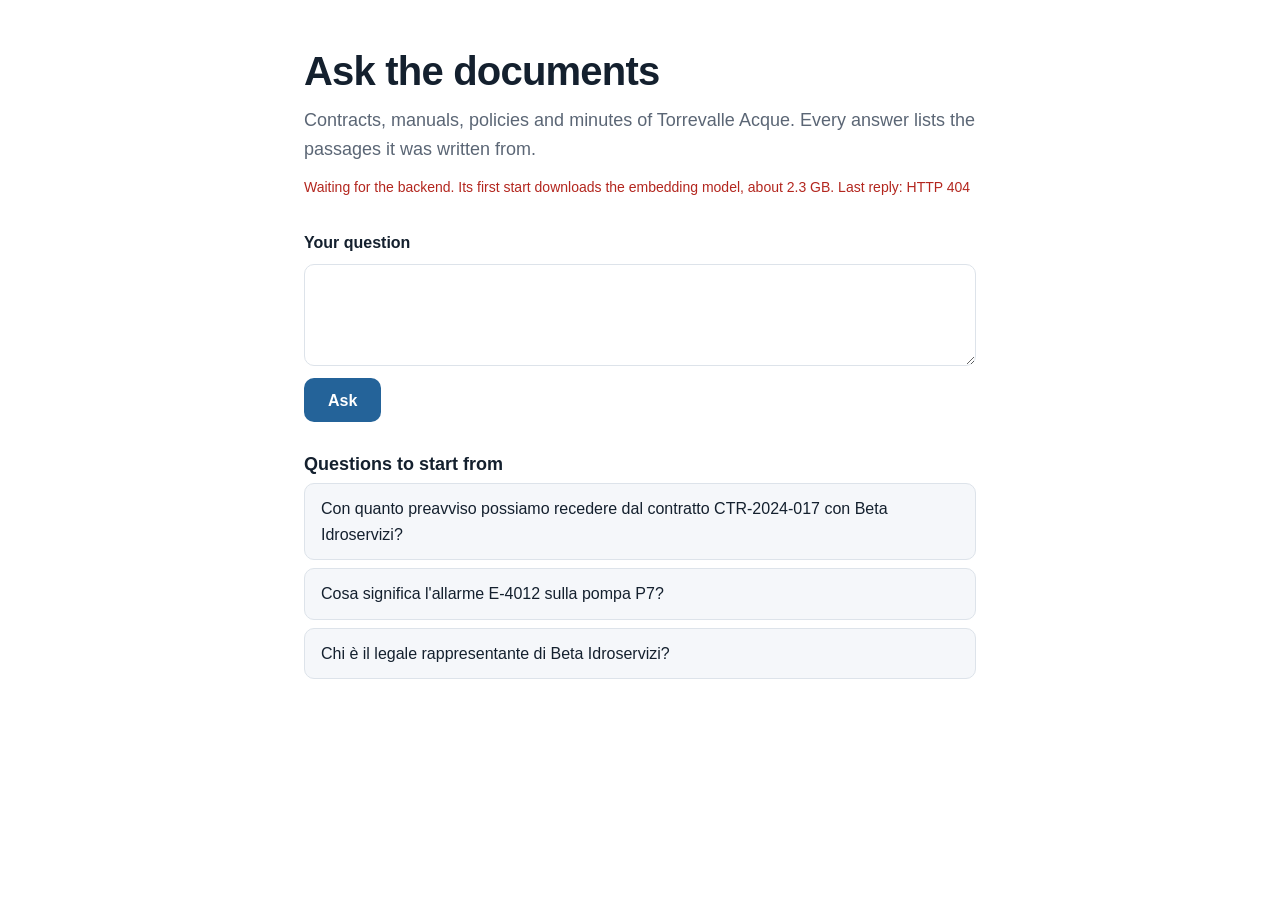
==== frontend/index.html @ 6c3cb8cd "Add RAG workshop: pipeline, web application, notebooks and documents - Python package with one modul" ====
<!doctype html>
<html lang="en">
  <head>
    <meta charset="utf-8" />
    <meta name="viewport" content="width=device-width, initial-scale=1" />
    <meta name="color-scheme" content="light dark" />
    <title>Torrevalle Acque documents</title>
    <link rel="stylesheet" href="styles.css" />
  </head>
  <body>
    <div class="page">
      <header class="masthead">
        <h1>Ask the documents</h1>
        <p class="lede">
          Contracts, manuals, policies and minutes of Torrevalle Acque. Every answer lists the passages it
          was written from.
        </p>
        <p id="status" class="status" role="status">Connecting to the backend.</p>
      </header>

      <main>
        <form id="ask-form" class="ask" novalidate>
          <label for="question">Your question</label>
          <textarea id="question" name="question" rows="3" required></textarea>
          <p id="form-error" class="form-error" role="alert" hidden></p>
          <div class="ask-actions">
            <button id="submit" type="submit" class="button">Ask</button>
            <span id="progress" class="progress" role="status" aria-live="polite"></span>
          </div>
        </form>

        <section id="examples" class="examples" aria-labelledby="examples-title">
          <h2 id="examples-title">Questions to start from</h2>
          <ul>
            <li>
              <button type="button" class="example">
                Con quanto preavviso possiamo recedere dal contratto CTR-2024-017 con Beta Idroservizi?
              </button>
            </li>
            <li>
              <button type="button" class="example">Cosa significa l'allarme E-4012 sulla pompa P7?</button>
            </li>
            <li>
              <button type="button" class="example">Chi è il legale rappresentante di Beta Idroservizi?</button>
            </li>
          </ul>
        </section>

        <section id="result" class="result" aria-labelledby="result-title" hidden>
          <h2 id="result-title">Answer</h2>
          <p id="asked" class="asked"></p>
          <div id="answer" class="answer"></div>
          <p id="answered-by" class="meta"></p>

          <h2 id="sources-title">Passages given to the model</h2>
          <p class="meta">Ordered by similarity with the question. Open one to read it.</p>
          <ol id="sources" class="sources" aria-labelledby="sources-title"></ol>
        </section>
      </main>
    </div>

    <script type="module" src="app.js"></script>
  </body>
</html>
---- frontend/styles.css ----
/*
 * Design tokens. The palette and the font stacks are the ones of the workshop deck
 * (docs/RAG-workshop.html). Every rule below uses these tokens, never a literal value.
 */
:root {
  --color-surface: #ffffff;
  --color-surface-tint: #f5f7fa;
  --color-ink: #14202e;
  --color-ink-soft: #5b6675;
  --color-border: #dde3ea;
  --color-accent: #246399;
  --color-accent-strong: #0a2843;
  --color-on-accent: #ffffff;
  --color-error: #b3261e;

  --font-sans: -apple-system, BlinkMacSystemFont, "Segoe UI", "Helvetica Neue", Arial, sans-serif;
  --font-mono: "JetBrains Mono", "SF Mono", Menlo, Consolas, monospace;

  --text-small: 0.875rem;
  --text-body: 1rem;
  --text-lede: clamp(1rem, 0.95rem + 0.3vw, 1.125rem);
  --text-heading: 1.125rem;
  --text-title: clamp(1.75rem, 1.4rem + 1.6vw, 2.5rem);
  --leading-tight: 1.15;
  --leading-body: 1.6;

  --space-1: 0.25rem;
  --space-2: 0.5rem;
  --space-3: 0.75rem;
  --space-4: 1rem;
  --space-6: 1.5rem;
  --space-8: 2rem;
  --space-12: 3rem;
  --gutter: clamp(1rem, 0.5rem + 2.5vw, 2rem);

  --measure: 46rem;
  --radius: 10px;
  --border: 1px solid var(--color-border);
  --focus-ring: 3px solid var(--color-accent);
  --motion-fast: 120ms;

  /* Breakpoint used by the single media query at the end of this file: 48rem (tablet and wider). */
}

@media (prefers-color-scheme: dark) {
  :root {
    --color-surface: #101820;
    --color-surface-tint: #18232f;
    --color-ink: #e8edf2;
    --color-ink-soft: #a3aebb;
    --color-border: #2b3a4a;
    --color-accent: #63a4d8;
    --color-accent-strong: #8fbfe6;
    --color-on-accent: #0a1622;
    --color-error: #f2a199;
  }
}

*,
*::before,
*::after {
  box-sizing: border-box;
}

body {
  margin: 0;
  min-height: 100dvh;
  background: var(--color-surface);
  color: var(--color-ink);
  font-family: var(--font-sans);
  font-size: var(--text-body);
  line-height: var(--leading-body);
  overflow-wrap: break-word;
}

.page {
  max-width: var(--measure);
  margin-inline: auto;
  padding: var(--space-8) var(--gutter) var(--space-12);
}

h1,
h2 {
  margin: 0;
  line-height: var(--leading-tight);
}

h1 {
  font-size: var(--text-title);
  letter-spacing: -0.02em;
}

h2 {
  font-size: var(--text-heading);
  margin-block: var(--space-8) var(--space-2);
}

p {
  margin-block: 0 var(--space-3);
}

.masthead {
  margin-bottom: var(--space-8);
}

.lede {
  margin-top: var(--space-3);
  font-size: var(--text-lede);
  color: var(--color-ink-soft);
}

.status,
.meta,
.progress {
  font-size: var(--text-small);
  color: var(--color-ink-soft);
}

.status[data-state="error"],
.form-error {
  color: var(--color-error);
}

/* Question form */

.ask label {
  display: block;
  margin-bottom: var(--space-2);
  font-weight: 600;
}

.ask textarea {
  display: block;
  width: 100%;
  padding: var(--space-3) var(--space-4);
  border: var(--border);
  border-radius: var(--radius);
  background: var(--color-surface);
  color: inherit;
  font: inherit;
  resize: vertical;
}

.form-error {
  margin-block: var(--space-2) 0;
  font-size: var(--text-small);
}

.ask-actions {
  display: flex;
  flex-wrap: wrap;
  align-items: center;
  gap: var(--space-3) var(--space-4);
  margin-top: var(--space-3);
}

.button {
  min-height: 2.75rem;
  padding: var(--space-2) var(--space-6);
  border: 0;
  border-radius: var(--radius);
  background: var(--color-accent);
  color: var(--color-on-accent);
  font: inherit;
  font-weight: 600;
  cursor: pointer;
  transition: background-color var(--motion-fast) ease-out;
}

.button:hover:not(:disabled) {
  background: var(--color-accent-strong);
}

.button:disabled {
  opacity: 0.6;
  cursor: progress;
}

:focus-visible {
  outline: var(--focus-ring);
  outline-offset: 2px;
}

/* Example questions */

.examples ul,
.sources {
  margin: 0;
  padding: 0;
  list-style: none;
}

.examples ul {
  display: grid;
  gap: var(--space-2);
}

.example {
  width: 100%;
  min-height: 2.75rem;
  padding: var(--space-3) var(--space-4);
  border: var(--border);
  border-radius: var(--radius);
  background: var(--color-surface-tint);
  color: inherit;
  font: inherit;
  text-align: start;
  cursor: pointer;
  transition: border-color var(--motion-fast) ease-out;
}

.example:hover {
  border-color: var(--color-accent);
}

/* Answer */

.asked {
  font-weight: 600;
}

.answer {
  padding: var(--space-4) var(--space-6);
  border-inline-start: var(--space-1) solid var(--color-accent);
  background: var(--color-surface-tint);
  border-radius: 0 var(--radius) var(--radius) 0;
}

.answer > :last-child {
  margin-bottom: 0;
}

.answer h3 {
  margin-block: var(--space-4) var(--space-2);
  font-size: var(--text-body);
}

.answer ul,
.answer ol {
  margin-block: 0 var(--space-3);
  padding-inline-start: var(--space-6);
}

.answer code,
.source-document {
  font-family: var(--font-mono);
  font-size: var(--text-small);
}

.meta {
  margin-top: var(--space-2);
}

/* Passages */

.sources {
  display: grid;
  gap: var(--space-2);
}

.sources details {
  border: var(--border);
  border-radius: var(--radius);
}

.sources summary {
  display: grid;
  grid-template-columns: auto minmax(0, 1fr);
  gap: var(--space-1) var(--space-3);
  padding: var(--space-3) var(--space-4);
  cursor: pointer;
}

.source-position {
  grid-row: span 2;
  color: var(--color-ink-soft);
  font-variant-numeric: tabular-nums;
}

.source-detail {
  font-size: var(--text-small);
  color: var(--color-ink-soft);
}

.source-text {
  margin: 0;
  padding: var(--space-3) var(--space-4) var(--space-4);
  border-top: var(--border);
  font-family: var(--font-sans);
  font-size: var(--text-small);
  white-space: pre-wrap;
}

@media (min-width: 48rem) {
  .page {
    padding-top: var(--space-12);
  }
}

@media (prefers-reduced-motion: reduce) {
  * {
    transition: none !important;
  }
}
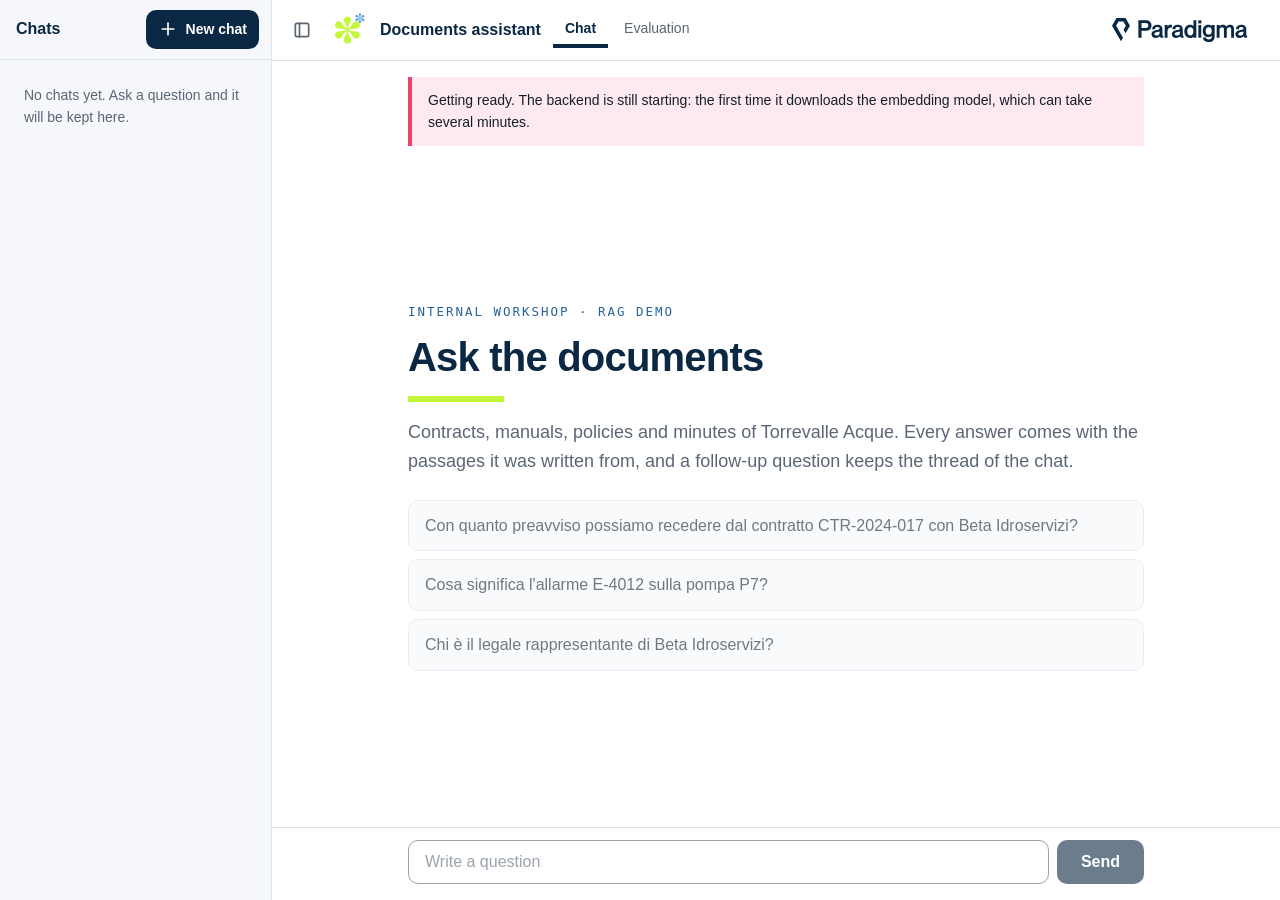
==== commit 067e0ba8: "Rebuild the web interface as a branded chat with an evaluation panel - Chat with a collapsible list " ====
--- a/frontend/index.html
+++ b/frontend/index.html
@@ -4,61 +4,138 @@
     <meta charset="utf-8" />
     <meta name="viewport" content="width=device-width, initial-scale=1" />
     <meta name="color-scheme" content="light dark" />
-    <title>Torrevalle Acque documents</title>
-    <link rel="stylesheet" href="styles.css" />
+    <title>Documents assistant</title>
+    <link rel="stylesheet" href="styles.css?v=3" />
   </head>
   <body>
-    <div class="page">
-      <header class="masthead">
-        <h1>Ask the documents</h1>
-        <p class="lede">
-          Contracts, manuals, policies and minutes of Torrevalle Acque. Every answer lists the passages it
-          was written from.
-        </p>
-        <p id="status" class="status" role="status">Connecting to the backend.</p>
-      </header>
+    <!--
+      Shapes drawn once and reused: the asterisk of the Paradigma brand and the interface icons.
+      Icons: Tabler Icons (https://tabler.io/icons), MIT licence, copyright Pawel Kuna.
+    -->
+    <svg class="sprite" aria-hidden="true">
+      <defs><path id="asterisk" d="M1.50273 8.03996C2.7418 5.92826 4.96884 5.11458 7.11546 6.3351C10.0876 8.03996 9.83976 11.532 14.9569 14.7819C14.5449 8.85364 11.325 7.22789 11.325 3.98123C11.325 1.46269 13.2238 0 15.6182 0C18.011 0 19.9098 1.46269 19.9098 3.98123C19.9098 7.22789 16.6916 8.85364 16.278 14.7819C21.3967 11.532 21.1489 8.03996 24.0373 6.3351C26.266 5.11619 28.4963 6.01059 29.7321 7.95924C30.8891 10.0709 30.5593 12.3457 28.3289 13.6453C25.4405 15.2695 22.5505 13.3208 17.0198 15.9992C22.5505 18.6792 25.4405 16.7305 28.3289 18.3531C30.5593 19.6543 30.8891 21.9275 29.7321 24.0392C28.4947 25.9878 26.266 26.8822 24.0373 25.6633C21.1473 23.9584 21.3951 20.4664 16.278 17.2197C16.6916 23.1464 19.9098 24.7721 19.9098 28.0188C19.9098 30.5373 18.011 32 15.6182 32C13.2255 32 11.325 30.5373 11.325 28.0188C11.325 24.7721 14.5449 23.1464 14.9569 17.2197C9.83812 20.4664 10.0859 23.9584 7.11546 25.6633C4.96884 26.8822 2.74016 26.0701 1.50273 23.9584C0.345724 22.0098 0.677236 19.6559 2.82222 18.3547C5.79433 16.7305 8.68439 18.6792 14.2151 16.0008C8.68275 13.3208 5.79433 15.2695 2.82222 13.6469C0.677236 12.3457 0.345724 9.9886 1.50273 8.03996Z"></path></defs>
+      <symbol id="icon-sidebar" viewBox="0 0 24 24"><path d="M4 6a2 2 0 0 1 2 -2h12a2 2 0 0 1 2 2v12a2 2 0 0 1 -2 2h-12a2 2 0 0 1 -2 -2l0 -12" /><path d="M9 4l0 16" /></symbol><symbol id="icon-plus" viewBox="0 0 24 24"><path d="M12 5l0 14" /><path d="M5 12l14 0" /></symbol><symbol id="icon-pencil" viewBox="0 0 24 24"><path d="M4 20h4l10.5 -10.5a2.828 2.828 0 1 0 -4 -4l-10.5 10.5v4" /><path d="M13.5 6.5l4 4" /></symbol><symbol id="icon-trash" viewBox="0 0 24 24"><path d="M4 7l16 0" /><path d="M10 11l0 6" /><path d="M14 11l0 6" /><path d="M5 7l1 12a2 2 0 0 0 2 2h8a2 2 0 0 0 2 -2l1 -12" /><path d="M9 7v-3a1 1 0 0 1 1 -1h4a1 1 0 0 1 1 1v3" /></symbol><symbol id="icon-check" viewBox="0 0 24 24"><path d="M5 12l5 5l10 -10" /></symbol><symbol id="icon-close" viewBox="0 0 24 24"><path d="M18 6l-12 12" /><path d="M6 6l12 12" /></symbol>
+    </svg>
 
-      <main>
-        <form id="ask-form" class="ask" novalidate>
-          <label for="question">Your question</label>
-          <textarea id="question" name="question" rows="3" required></textarea>
-          <p id="form-error" class="form-error" role="alert" hidden></p>
-          <div class="ask-actions">
-            <button id="submit" type="submit" class="button">Ask</button>
-            <span id="progress" class="progress" role="status" aria-live="polite"></span>
+    <div id="shell" class="shell" data-sidebar="open">
+      <aside id="sidebar" class="sidebar" aria-label="Chats">
+        <div class="sidebar-head">
+          <h2 class="sidebar-title">Chats</h2>
+          <button id="new-chat" type="button" class="button button-small"><svg class="icon" aria-hidden="true"><use href="#icon-plus"></use></svg>New chat</button>
+        </div>
+        <nav class="chat-nav" aria-label="Saved chats">
+          <ul id="chat-list" class="chat-list"></ul>
+          <p id="chat-empty" class="chat-empty">No chats yet. Ask a question and it will be kept here.</p>
+        </nav>
+      </aside>
+      <div id="backdrop" class="backdrop" hidden></div>
+
+      <div id="main" class="main" data-view="chat">
+        <!-- Decorations in the side margins of a wide conversation, as on the cover of the slides. -->
+        <div class="decor" aria-hidden="true">
+          <svg class="pair pair-top" viewBox="0 0 64 64"><use href="#asterisk" class="ast-main" transform="translate(4 8) scale(1.5)"></use><use href="#asterisk" class="ast-second" transform="translate(41 2) scale(0.55)"></use></svg>
+          <svg class="pair pair-bottom" viewBox="0 0 64 64"><use href="#asterisk" class="ast-main" transform="translate(4 8) scale(1.5)"></use><use href="#asterisk" class="ast-second" transform="translate(41 2) scale(0.55)"></use></svg>
+        </div>
+
+        <header class="topbar">
+          <div class="topbar-inner">
+            <button id="toggle-sidebar" type="button" class="icon-button" aria-controls="sidebar" aria-expanded="true" aria-label="Hide the list of chats"><svg class="icon" aria-hidden="true"><use href="#icon-sidebar"></use></svg></button>
+            <svg class="pair pair-mini" viewBox="0 0 64 64" aria-hidden="true"><use href="#asterisk" class="ast-main" transform="translate(4 8) scale(1.5)"></use><use href="#asterisk" class="ast-second" transform="translate(41 2) scale(0.55)"></use></svg>
+            <span class="product">Documents assistant</span>
+            <nav class="views" aria-label="Views">
+              <button id="view-chat" type="button" class="view-tab" aria-pressed="true">Chat</button>
+              <button id="view-evaluation" type="button" class="view-tab" aria-pressed="false">Evaluation</button>
+            </nav>
+            <svg class="logo" viewBox="0 0 181 32" fill="none" xmlns="http://www.w3.org/2000/svg" role="img" aria-label="Paradigma"><g><path d="M0 10.3712L5.97883 0H17.9455L23.9244 10.3712L18.1116 20.4459L15.401 15.6582L18.4382 10.3694L15.1645 4.79313H8.76703L5.48616 10.3694L14.6737 26.3134L11.9631 31.1029L0 10.3712Z" fill="currentColor"></path><g><path d="M44.9166 2.91782H35.166V26.2215H39.3546V17.0621H44.9184C49.8343 17.0621 52.6532 14.4901 52.6532 10.0044C52.6532 5.51877 49.8343 2.91602 44.9184 2.91602L44.9166 2.91782ZM39.3528 6.64199H44.7578C47.232 6.64199 48.3364 7.6802 48.3364 10.0062C48.3364 12.3322 47.1995 13.3397 44.7578 13.3397H39.3528V6.64199Z" fill="currentColor"></path><path d="M67.6047 23.6024C67.4657 23.6024 67.2094 23.6024 67.2094 22.1952V14.8047C67.2094 10.9322 65.0258 8.88477 60.8931 8.88477C56.349 8.88477 53.633 11.0245 53.4435 14.7541L53.4237 15.1339H57.2892L57.3145 14.7993C57.448 12.9725 58.0003 12.1025 60.7668 12.1025C63.5333 12.1025 63.463 13.4464 63.463 13.8877C63.463 15.1375 62.2394 15.4215 59.6912 15.9008C56.1469 16.5719 52.6855 17.5721 52.6855 21.6887C52.6855 24.6623 54.945 26.6609 58.3089 26.6609C60.6062 26.6609 62.4307 25.8904 63.6362 24.4217C63.9881 25.7674 64.8688 26.377 66.4082 26.377C66.9478 26.377 67.5054 26.31 68.0667 26.178L68.3446 26.1129V23.5047L67.9241 23.5752C67.7653 23.6024 67.6913 23.6024 67.6047 23.6024ZM63.463 17.9194V19.5743C63.463 21.998 61.7955 23.445 59.0037 23.445C56.894 23.445 56.6233 22.3887 56.6233 21.4699C56.6233 20.0464 57.6032 19.3464 60.3698 18.7912C61.7377 18.5018 62.7844 18.2377 63.463 17.9194Z" fill="currentColor"></path><path d="M79.9055 9.15197L79.5915 9.11037C79.0772 9.04163 78.6206 9.0127 78.063 9.0127C76.3612 9.0127 75.0366 9.80673 74.044 11.431V9.39253H70.2344V26.2227H74.044V17.5228C74.044 14.6867 75.8775 12.7043 78.5033 12.7043C78.8733 12.7043 79.1422 12.7369 79.4832 12.7947L79.9037 12.8653V9.15378L79.9055 9.15197Z" fill="currentColor"></path><path d="M94.7355 23.6024C94.5966 23.6024 94.3403 23.6024 94.3403 22.1952V14.8047C94.3403 10.9322 92.1567 8.88477 88.024 8.88477C83.4799 8.88477 80.7639 11.0245 80.5744 14.7541L80.5545 15.1339H84.4201L84.4454 14.7993C84.5789 12.9725 85.1293 12.1025 87.8977 12.1025C90.666 12.1025 90.5938 13.4464 90.5938 13.8877C90.5938 15.1375 89.3703 15.4215 86.8221 15.9008C83.2777 16.5719 79.8164 17.5721 79.8164 21.6887C79.8164 24.6623 82.0758 26.6609 85.4397 26.6609C87.7371 26.6609 89.5616 25.8904 90.7671 24.4217C91.119 25.7674 91.9997 26.377 93.539 26.377C94.0786 26.377 94.6363 26.31 95.1975 26.178L95.4754 26.1129V23.5047L95.0549 23.5752C94.8961 23.6024 94.8221 23.6024 94.7355 23.6024ZM90.5938 17.9194V19.5743C90.5938 21.998 88.9263 23.445 86.1345 23.445C84.0249 23.445 83.7542 22.3887 83.7542 21.4699C83.7542 20.0482 84.7341 19.3464 87.5006 18.7912C88.8686 18.5018 89.9153 18.2377 90.5938 17.9194Z" fill="currentColor"></path><path d="M108.613 10.7769C107.697 9.81465 106.233 8.91752 103.965 8.91752C101.832 8.91752 99.9096 9.76943 98.5507 11.3141C97.1358 12.922 96.3887 15.1667 96.3887 17.8056C96.3887 23.1034 99.4331 26.6629 103.966 26.6629C106.183 26.6629 107.666 25.7803 108.615 24.8434V26.2216H112.425V2.91797H108.615V10.7769H108.613ZM104.468 23.3819C102.555 23.3819 100.323 21.9223 100.323 17.8056C100.323 13.6889 102.555 12.2293 104.468 12.2293C107.043 12.2293 108.581 14.313 108.581 17.8056C108.581 21.2983 107.005 23.3819 104.468 23.3819Z" fill="currentColor"></path><path d="M118.978 9.39062H115.168V26.2208H118.978V9.39062Z" fill="currentColor"></path><path d="M119.198 3.16895H114.979V7.24039H119.198V3.16895Z" fill="currentColor"></path><path d="M133.065 10.7629C131.843 9.53836 130.284 8.91797 128.416 8.91797C123.89 8.91797 120.965 12.1592 120.965 17.1748C120.965 22.1904 123.89 25.4009 128.416 25.4009C130.364 25.4009 131.923 24.7823 133.065 23.5596V24.7877C133.065 27.5298 131.805 28.7525 128.983 28.7525C126.864 28.7525 125.67 27.9982 125.334 26.4482L125.273 26.1624H121.365L121.409 26.5639C121.779 29.9697 124.61 32.0028 128.983 32.0028C134.072 32.0028 136.875 29.3729 136.875 24.5978V9.39186H133.065V10.7629ZM128.983 22.1199C127.756 22.1199 124.901 21.6387 124.901 17.1766C124.901 12.7145 127.756 12.2334 128.983 12.2334C132.331 12.2334 133.034 14.9211 133.034 17.1766C133.034 20.4106 131.634 22.1199 128.983 22.1199Z" fill="currentColor"></path><path d="M157.438 8.91797C155.372 8.91797 153.664 9.74275 152.235 11.4375C151.452 9.78616 149.95 8.91797 147.859 8.91797C145.767 8.91797 144.309 9.83861 143.399 10.8244V9.39186H139.59V26.2221H143.399V15.9756C143.399 13.7057 144.699 12.2949 146.789 12.2949C148.878 12.2949 149.232 13.4326 149.232 15.5325V26.2221H153.042V15.9756C153.042 13.7057 154.341 12.2949 156.431 12.2949C158.521 12.2949 158.874 13.4326 158.874 15.5325V26.2221H162.684V14.6806C162.684 10.9654 160.822 8.91797 157.44 8.91797H157.438Z" fill="currentColor"></path><path d="M179.748 23.5772C179.589 23.6043 179.515 23.6043 179.429 23.6043C179.29 23.6043 179.034 23.6043 179.034 22.1971V14.8067C179.034 10.9342 176.85 8.88672 172.717 8.88672C168.173 8.88672 165.457 11.0264 165.268 14.756L165.248 15.1359H169.113L169.139 14.8013C169.272 12.9744 169.824 12.1044 172.591 12.1044C175.358 12.1044 175.287 13.4483 175.287 13.8897C175.287 15.1395 174.064 15.4235 171.515 15.9028C167.971 16.5738 164.51 17.574 164.51 21.6907C164.51 24.6642 166.769 26.6629 170.133 26.6629C172.43 26.6629 174.255 25.8924 175.46 24.4237C175.812 25.7694 176.693 26.3789 178.232 26.3789C178.772 26.3789 179.33 26.312 179.891 26.18L180.169 26.1148V23.5067L179.748 23.5772ZM175.287 17.9213V19.5763C175.287 22 173.62 23.447 170.828 23.447C168.718 23.447 168.448 22.3907 168.448 21.4718C168.448 20.0502 169.427 19.3484 172.194 18.7931C173.562 18.5037 174.609 18.2396 175.287 17.9213Z" fill="currentColor"></path></g></g></svg>
           </div>
-        </form>
+        </header>
 
-        <section id="examples" class="examples" aria-labelledby="examples-title">
-          <h2 id="examples-title">Questions to start from</h2>
-          <ul>
-            <li>
-              <button type="button" class="example">
-                Con quanto preavviso possiamo recedere dal contratto CTR-2024-017 con Beta Idroservizi?
-              </button>
-            </li>
-            <li>
-              <button type="button" class="example">Cosa significa l'allarme E-4012 sulla pompa P7?</button>
-            </li>
-            <li>
-              <button type="button" class="example">Chi è il legale rappresentante di Beta Idroservizi?</button>
-            </li>
-          </ul>
+        <p id="notice" class="notice" role="status" hidden></p>
+
+        <main id="thread" class="thread" role="log" aria-live="polite" aria-label="Conversation">
+          <section id="welcome" class="welcome">
+            <p class="eyebrow">Internal workshop · RAG demo</p>
+            <h1>Ask the documents</h1>
+            <div class="rule" aria-hidden="true"></div>
+            <p class="lede">
+              Contracts, manuals, policies and minutes of Torrevalle Acque. Every answer comes with the
+              passages it was written from, and a follow-up question keeps the thread of the chat.
+            </p>
+            <ul class="suggestions" aria-label="Questions to start from">
+              <li>
+                <button type="button" class="suggestion">
+                  Con quanto preavviso possiamo recedere dal contratto CTR-2024-017 con Beta Idroservizi?
+                </button>
+              </li>
+              <li>
+                <button type="button" class="suggestion">Cosa significa l'allarme E-4012 sulla pompa P7?</button>
+              </li>
+              <li>
+                <button type="button" class="suggestion">Chi è il legale rappresentante di Beta Idroservizi?</button>
+              </li>
+            </ul>
+          </section>
+        </main>
+
+        <section id="evaluation" class="panel" aria-labelledby="evaluation-title" hidden>
+          <div class="panel-inner">
+            <p class="eyebrow">Evaluation</p>
+            <h1 id="evaluation-title">How good are the answers?</h1>
+            <div class="rule" aria-hidden="true"></div>
+            <p id="evaluation-lede" class="lede">Loading the golden set.</p>
+            <p id="evaluation-problem" class="notice" role="alert" hidden></p>
+
+            <section class="block" aria-labelledby="retrieval-title">
+              <div class="block-head">
+                <h2 id="retrieval-title">Retrieval</h2>
+                <button id="run-retrieval" type="button" class="button button-small" disabled>Measure</button>
+              </div>
+              <p class="meta">
+                Does the search bring back the passages that hold the answer, and near the top? This needs
+                no language model and takes a few seconds.
+              </p>
+              <dl id="retrieval-metrics" class="metrics"></dl>
+              <div id="retrieval-types" class="table-scroll"></div>
+            </section>
+
+            <section class="block" aria-labelledby="generation-title">
+              <div class="block-head">
+                <h2 id="generation-title">Generation</h2>
+                <button id="run-generation" type="button" class="button button-small" disabled>Ask all</button>
+                <button id="stop-generation" type="button" class="button button-small" hidden>Stop</button>
+              </div>
+              <p class="meta">
+                Does the answer say what the correct answer says? The model is asked one question at a
+                time; with a free model a full run takes several minutes.
+              </p>
+              <label class="check">
+                <input id="judge" type="checkbox" />
+                Also judge faithfulness: a second model call per question checks the answer against the passages
+              </label>
+              <p id="generation-progress" class="meta" role="status"></p>
+              <dl id="generation-metrics" class="metrics"></dl>
+            </section>
+
+            <section class="block" aria-labelledby="questions-title">
+              <h2 id="questions-title">Questions</h2>
+              <p class="meta">Open a question to see its golden passages, what was retrieved and the answer.</p>
+              <ol id="question-list" class="question-list"></ol>
+            </section>
+          </div>
         </section>
 
-        <section id="result" class="result" aria-labelledby="result-title" hidden>
-          <h2 id="result-title">Answer</h2>
-          <p id="asked" class="asked"></p>
-          <div id="answer" class="answer"></div>
-          <p id="answered-by" class="meta"></p>
-
-          <h2 id="sources-title">Passages given to the model</h2>
-          <p class="meta">Ordered by similarity with the question. Open one to read it.</p>
-          <ol id="sources" class="sources" aria-labelledby="sources-title"></ol>
-        </section>
-      </main>
+        <form id="composer" class="composer" novalidate>
+          <div class="composer-inner">
+            <label for="question" class="visually-hidden">Your question</label>
+            <textarea id="question" name="question" rows="1" placeholder="Write a question"></textarea>
+            <button id="send" type="submit" class="button">Send</button>
+          </div>
+          <p id="form-error" class="form-error" role="alert" hidden></p>
+        </form>
+      </div>
     </div>
 
-    <script type="module" src="app.js"></script>
+    <!-- The version in the address makes a browser that kept the files of an older page fetch these. -->
+    <script type="module" src="app.js?v=3"></script>
   </body>
 </html>
--- a/frontend/styles.css
+++ b/frontend/styles.css
@@ -1,28 +1,75 @@
 /*
- * Design tokens. The palette and the font stacks are the ones of the workshop deck
- * (docs/RAG-workshop.html). Every rule below uses these tokens, never a literal value.
+ * Design tokens.
+ *
+ * The palette is the Paradigma one used by the workshop slides (docs/RAG-workshop.html), and the
+ * colours keep the meaning they have there:
+ *   navy  structure and titles
+ *   blue  system components
+ *   sky   data in motion (the retrieved passages)
+ *   pink  limits and failures (errors, deleting)
+ *   lime  the takeaway (the answer)
+ * Every rule below uses the role tokens, never a literal value.
  */
 :root {
-  --color-surface: #ffffff;
-  --color-surface-tint: #f5f7fa;
-  --color-ink: #14202e;
-  --color-ink-soft: #5b6675;
-  --color-border: #dde3ea;
-  --color-accent: #246399;
-  --color-accent-strong: #0a2843;
-  --color-on-accent: #ffffff;
-  --color-error: #b3261e;
+  /* Brand palette and the tints the slides derive from it. */
+  --navy: #0a2843;
+  --navy-deep: #071e33;
+  --navy-tint: #123a5c;
+  --navy-line: #2c5378;
+  --blue: #246399;
+  --sky: #63a4d8;
+  --sky-soft: #a9bccd;
+  --pink: #ee4266;
+  --pink-ink: #c4264b;
+  --pink-soft: #ffc0d5;
+  --pink-tint: #fde9ef;
+  --lime: #c3f73a;
+  --lime-tint: #f2fdd6;
+  --smoke: #f0f0f0;
+  --white: #ffffff;
+  --ink: #14202e;
+  --gray: #5b6675;
+  --line: #dde3ea;
+  --paper-tint: #f5f7fa;
+
+  /* Roles, light theme: the look of the slides. */
+  --color-surface: var(--white);
+  --color-surface-tint: var(--paper-tint);
+  --color-panel: var(--paper-tint);
+  --color-panel-active: var(--white);
+  --color-text: var(--ink);
+  --color-text-soft: var(--gray);
+  --color-heading: var(--navy);
+  --color-border: var(--line);
+  --color-field-border: var(--gray);
+  --color-component: var(--blue);
+  --color-data: var(--sky);
+  --color-action: var(--navy);
+  --color-action-hover: var(--blue);
+  --color-on-action: var(--white);
+  --color-takeaway: var(--lime);
+  --color-takeaway-surface: var(--lime-tint);
+  --color-takeaway-edge: var(--navy);
+  --color-failure: var(--pink);
+  --color-failure-surface: var(--pink-tint);
+  --color-failure-text: var(--pink-ink);
+  --color-decor-main: var(--lime);
+  --color-decor-second: var(--sky);
+  --color-backdrop: color-mix(in srgb, var(--navy) 55%, transparent);
+  --color-good-surface: var(--lime);
+  --color-good-text: var(--navy);
 
   --font-sans: -apple-system, BlinkMacSystemFont, "Segoe UI", "Helvetica Neue", Arial, sans-serif;
   --font-mono: "JetBrains Mono", "SF Mono", Menlo, Consolas, monospace;
 
+  --text-caption: 0.78rem;
   --text-small: 0.875rem;
   --text-body: 1rem;
   --text-lede: clamp(1rem, 0.95rem + 0.3vw, 1.125rem);
-  --text-heading: 1.125rem;
   --text-title: clamp(1.75rem, 1.4rem + 1.6vw, 2.5rem);
   --leading-tight: 1.15;
   --leading-body: 1.6;
+  --tracking-eyebrow: 0.16em;
 
   --space-1: 0.25rem;
   --space-2: 0.5rem;
@@ -34,25 +81,59 @@
   --gutter: clamp(1rem, 0.5rem + 2.5vw, 2rem);
 
   --measure: 46rem;
+  --measure-wide: 60rem;
+  --metric-width: 10.5rem;
+  --bar-height: 6px;
+  --sidebar-width: 17rem;
+  --sidebar-narrow-width: min(var(--sidebar-width), 86vw);
+  --topbar-height: 3.75rem;
+  --logo-height: 1.5rem;
+  --bubble-width: 85%;
+  --field-max-height: 10rem;
+  --control-height: 2.75rem;
+  --control-small: 2.25rem;
+  --icon-size: 1.25rem;
+  --rule-width: 6rem;
+  --rule-height: 6px;
+  --dot-size: 0.4rem;
+  --edge: 4px;
   --radius: 10px;
+  --radius-bubble: 18px;
   --border: 1px solid var(--color-border);
-  --focus-ring: 3px solid var(--color-accent);
+  --focus-ring: 3px solid var(--color-component);
+  --layer-backdrop: 10;
+  --layer-sidebar: 20;
   --motion-fast: 120ms;
-
-  /* Breakpoint used by the single media query at the end of this file: 48rem (tablet and wider). */
-}
-
+  --motion-enter: 180ms;
+  --motion-pulse: 1.2s;
+  --decor-mini: 2.25rem;
+
+  /* Widths at which the layout changes, used by the queries near the end of this file:
+     30rem (room for the product name), 48rem (the list of chats sits next to the conversation),
+     64rem of conversation area (its side margins can hold the decorations). */
+}
+
+/* Roles, dark theme: the navy of the brand becomes the background and lime carries the action. */
 @media (prefers-color-scheme: dark) {
   :root {
-    --color-surface: #101820;
-    --color-surface-tint: #18232f;
-    --color-ink: #e8edf2;
-    --color-ink-soft: #a3aebb;
-    --color-border: #2b3a4a;
-    --color-accent: #63a4d8;
-    --color-accent-strong: #8fbfe6;
-    --color-on-accent: #0a1622;
-    --color-error: #f2a199;
+    --color-surface: var(--navy);
+    --color-surface-tint: var(--navy-tint);
+    --color-panel: var(--navy-deep);
+    --color-panel-active: var(--navy-tint);
+    --color-text: var(--smoke);
+    --color-text-soft: var(--sky-soft);
+    --color-heading: var(--white);
+    --color-border: var(--navy-line);
+    --color-field-border: var(--sky-soft);
+    --color-component: var(--sky);
+    --color-action: var(--lime);
+    --color-action-hover: var(--smoke);
+    --color-on-action: var(--navy);
+    --color-takeaway-surface: var(--navy-tint);
+    --color-takeaway-edge: var(--lime);
+    --color-failure-surface: var(--navy-tint);
+    --color-failure-text: var(--pink-soft);
+    --color-backdrop: color-mix(in srgb, var(--navy-deep) 70%, transparent);
   }
 }
 
@@ -64,140 +145,439 @@
 
 body {
   margin: 0;
-  min-height: 100dvh;
   background: var(--color-surface);
-  color: var(--color-ink);
+  color: var(--color-text);
   font-family: var(--font-sans);
   font-size: var(--text-body);
   line-height: var(--leading-body);
   overflow-wrap: break-word;
 }
 
-.page {
-  max-width: var(--measure);
-  margin-inline: auto;
-  padding: var(--space-8) var(--gutter) var(--space-12);
-}
-
 h1,
-h2 {
+h2,
+h3 {
   margin: 0;
+  color: var(--color-heading);
   line-height: var(--leading-tight);
-}
-
-h1 {
-  font-size: var(--text-title);
-  letter-spacing: -0.02em;
-}
-
-h2 {
-  font-size: var(--text-heading);
-  margin-block: var(--space-8) var(--space-2);
 }
 
 p {
   margin-block: 0 var(--space-3);
 }
 
-.masthead {
-  margin-bottom: var(--space-8);
-}
-
-.lede {
-  margin-top: var(--space-3);
-  font-size: var(--text-lede);
-  color: var(--color-ink-soft);
-}
-
-.status,
-.meta,
-.progress {
-  font-size: var(--text-small);
-  color: var(--color-ink-soft);
-}
-
-.status[data-state="error"],
-.form-error {
-  color: var(--color-error);
-}
-
-/* Question form */
-
-.ask label {
+strong {
+  color: var(--color-heading);
+}
+
+:focus-visible {
+  outline: var(--focus-ring);
+  outline-offset: 2px;
+}
+
+/* An element marked as hidden stays hidden, whatever display its class gives it. */
+[hidden] {
+  display: none !important;
+}
+
+.visually-hidden {
+  position: absolute;
+  width: 1px;
+  height: 1px;
+  overflow: hidden;
+  clip-path: inset(50%);
+  white-space: nowrap;
+}
+
+.sprite {
+  position: absolute;
+  width: 0;
+  height: 0;
+  overflow: hidden;
+}
+
+.icon {
   display: block;
-  margin-bottom: var(--space-2);
+  flex: none;
+  width: var(--icon-size);
+  height: var(--icon-size);
+  fill: none;
+  stroke: currentColor;
+  stroke-width: 2;
+  stroke-linecap: round;
+  stroke-linejoin: round;
+}
+
+/* Controls */
+
+.button {
+  display: inline-flex;
+  align-items: center;
+  justify-content: center;
+  gap: var(--space-2);
+  min-height: var(--control-height);
+  padding: var(--space-2) var(--space-6);
+  border: 0;
+  border-radius: var(--radius);
+  background: var(--color-action);
+  color: var(--color-on-action);
+  font: inherit;
   font-weight: 600;
-}
-
-.ask textarea {
-  display: block;
-  width: 100%;
-  padding: var(--space-3) var(--space-4);
-  border: var(--border);
+  white-space: nowrap;
+  cursor: pointer;
+  transition: background-color var(--motion-fast) ease-out;
+}
+
+.button:hover:not(:disabled) {
+  background: var(--color-action-hover);
+}
+
+.button-small {
+  min-height: var(--control-small);
+  padding-inline: var(--space-3);
+  font-size: var(--text-small);
+}
+
+.icon-button {
+  display: inline-flex;
+  flex: none;
+  align-items: center;
+  justify-content: center;
+  width: var(--control-small);
+  height: var(--control-small);
+  padding: 0;
+  border: 0;
+  border-radius: var(--radius);
+  background: none;
+  color: var(--color-text-soft);
+  cursor: pointer;
+}
+
+.icon-button:hover {
+  background: var(--color-surface-tint);
+  color: var(--color-heading);
+}
+
+.text-button {
+  min-height: var(--control-small);
+  padding-inline: var(--space-3);
+  border: 0;
+  border-radius: var(--radius);
+  background: none;
+  color: var(--color-component);
+  font: inherit;
+  font-size: var(--text-small);
+  white-space: nowrap;
+  cursor: pointer;
+}
+
+.text-button:hover {
+  background: var(--color-surface-tint);
+}
+
+.text-button-danger {
+  color: var(--color-failure-text);
+  font-weight: 600;
+}
+
+.button:disabled,
+.suggestion:disabled,
+.composer textarea:disabled {
+  opacity: 0.6;
+  cursor: not-allowed;
+}
+
+/* Frame: the list of chats on one side, the conversation on the other. */
+
+.shell {
+  display: flex;
+  height: 100dvh;
+}
+
+.main {
+  position: relative;
+  display: flex;
+  flex: 1;
+  flex-direction: column;
+  min-width: 0;
+  container-type: inline-size;
+}
+
+/* List of chats. On a narrow screen it covers the conversation, over a backdrop. */
+
+.sidebar {
+  position: fixed;
+  inset-block: 0;
+  inset-inline-start: 0;
+  z-index: var(--layer-sidebar);
+  display: flex;
+  flex-direction: column;
+  width: var(--sidebar-narrow-width);
+  border-inline-end: var(--border);
+  background: var(--color-panel);
+}
+
+.shell[data-sidebar="closed"] .sidebar {
+  display: none;
+}
+
+.backdrop {
+  position: fixed;
+  inset: 0;
+  z-index: var(--layer-backdrop);
+  background: var(--color-backdrop);
+}
+
+.sidebar-head {
+  display: flex;
+  align-items: center;
+  justify-content: space-between;
+  gap: var(--space-2);
+  min-height: var(--topbar-height);
+  padding-inline: var(--space-4) var(--space-3);
+  border-bottom: var(--border);
+}
+
+.sidebar-title {
+  font-size: var(--text-body);
+}
+
+.chat-nav {
+  flex: 1;
+  min-height: 0;
+  padding: var(--space-3) var(--space-2);
+  overflow-y: auto;
+}
+
+.chat-list,
+.suggestions,
+.passages {
+  margin: 0;
+  padding: 0;
+  list-style: none;
+}
+
+/* A column, not a grid: a grid track would grow to the longest title and push the actions out of view. */
+.chat-list {
+  display: flex;
+  flex-direction: column;
+  gap: var(--space-1);
+}
+
+.chat-row {
+  display: flex;
+  align-items: center;
+  gap: var(--space-1);
+  min-height: var(--control-height);
+  padding-inline: var(--space-1);
+  border-inline-start: var(--edge) solid transparent;
+  border-radius: 0 var(--radius) var(--radius) 0;
+}
+
+.chat-row:hover,
+.chat-row:focus-within {
+  background: var(--color-panel-active);
+}
+
+.chat-row-active {
+  border-inline-start-color: var(--color-takeaway-edge);
+  background: var(--color-panel-active);
+}
+
+.chat-open {
+  flex: 1;
+  min-width: 0;
+  min-height: var(--control-small);
+  padding: 0 var(--space-2);
+  overflow: hidden;
+  border: 0;
+  border-radius: var(--radius);
+  background: none;
+  color: inherit;
+  font: inherit;
+  font-size: var(--text-small);
+  text-align: start;
+  text-overflow: ellipsis;
+  white-space: nowrap;
+  cursor: pointer;
+}
+
+.chat-row-active .chat-open {
+  color: var(--color-heading);
+  font-weight: 600;
+}
+
+.chat-edit {
+  display: flex;
+  flex: 1;
+  align-items: center;
+  gap: var(--space-1);
+  min-width: 0;
+}
+
+.chat-name {
+  flex: 1;
+  min-width: 0;
+  min-height: var(--control-small);
+  padding: 0 var(--space-2);
+  border: 1px solid var(--color-field-border);
   border-radius: var(--radius);
   background: var(--color-surface);
   color: inherit;
   font: inherit;
-  resize: vertical;
-}
-
+  font-size: var(--text-small);
+}
+
+.chat-confirm {
+  flex: 1;
+  padding-inline: var(--space-2);
+  font-size: var(--text-small);
+}
+
+.chat-empty,
+.sidebar-foot {
+  margin: 0;
+  padding: var(--space-3) var(--space-4);
+  color: var(--color-text-soft);
+  font-size: var(--text-small);
+}
+
+.sidebar-foot {
+  border-top: var(--border);
+  font-size: var(--text-caption);
+}
+
+/* Top bar of the conversation */
+
+.topbar {
+  border-bottom: var(--border);
+  background: var(--color-surface);
+}
+
+.topbar-inner {
+  display: flex;
+  align-items: center;
+  gap: var(--space-3);
+  min-height: var(--topbar-height);
+  padding-inline: var(--space-3) var(--gutter);
+}
+
+/* The name of the product needs room: on a narrow screen the logo alone identifies the page. */
+.product {
+  display: none;
+  color: var(--color-heading);
+  font-weight: 600;
+  white-space: nowrap;
+}
+
+.logo {
+  display: block;
+  flex: none;
+  height: var(--logo-height);
+  width: auto;
+  margin-inline-start: auto;
+  color: var(--color-heading);
+}
+
+/* Switch between the conversation and the evaluation panel. */
+
+.views {
+  display: flex;
+  gap: var(--space-1);
+}
+
+.view-tab {
+  min-height: var(--control-small);
+  padding-inline: var(--space-3);
+  border: 0;
+  border-bottom: var(--edge) solid transparent;
+  background: none;
+  color: var(--color-text-soft);
+  font: inherit;
+  font-size: var(--text-small);
+  cursor: pointer;
+}
+
+.view-tab:hover {
+  color: var(--color-heading);
+}
+
+.view-tab[aria-pressed="true"] {
+  border-bottom-color: var(--color-takeaway-edge);
+  color: var(--color-heading);
+  font-weight: 600;
+}
+
+/* Notice: shown only while something is wrong. */
+
+.notice,
+.composer-inner,
+.thread > *,
 .form-error {
-  margin-block: var(--space-2) 0;
-  font-size: var(--text-small);
-}
-
-.ask-actions {
-  display: flex;
-  flex-wrap: wrap;
-  align-items: center;
-  gap: var(--space-3) var(--space-4);
-  margin-top: var(--space-3);
-}
-
-.button {
-  min-height: 2.75rem;
-  padding: var(--space-2) var(--space-6);
-  border: 0;
-  border-radius: var(--radius);
-  background: var(--color-accent);
-  color: var(--color-on-accent);
-  font: inherit;
-  font-weight: 600;
-  cursor: pointer;
-  transition: background-color var(--motion-fast) ease-out;
-}
-
-.button:hover:not(:disabled) {
-  background: var(--color-accent-strong);
-}
-
-.button:disabled {
-  opacity: 0.6;
-  cursor: progress;
-}
-
-:focus-visible {
-  outline: var(--focus-ring);
-  outline-offset: 2px;
-}
-
-/* Example questions */
-
-.examples ul,
-.sources {
-  margin: 0;
-  padding: 0;
-  list-style: none;
-}
-
-.examples ul {
+  width: 100%;
+  max-width: var(--measure);
+  margin-inline: auto;
+}
+
+.notice {
+  margin-block: var(--space-4) 0;
+  padding: var(--space-3) var(--space-4);
+  border-inline-start: var(--edge) solid var(--color-failure);
+  background: var(--color-failure-surface);
+  font-size: var(--text-small);
+}
+
+/* Conversation */
+
+.thread {
+  display: flex;
+  flex: 1;
+  flex-direction: column;
+  gap: var(--space-6);
+  min-height: 0;
+  padding: var(--space-8) var(--gutter);
+  overflow-y: auto;
+  overscroll-behavior: contain;
+}
+
+.welcome {
+  margin-block: auto;
+}
+
+.eyebrow {
+  margin-bottom: var(--space-3);
+  color: var(--color-component);
+  font-family: var(--font-mono);
+  font-size: var(--text-caption);
+  letter-spacing: var(--tracking-eyebrow);
+  text-transform: uppercase;
+}
+
+h1 {
+  font-size: var(--text-title);
+  letter-spacing: -0.02em;
+}
+
+.rule {
+  width: var(--rule-width);
+  height: var(--rule-height);
+  margin-block: var(--space-4);
+  background: var(--color-takeaway);
+}
+
+.lede {
+  margin-bottom: var(--space-6);
+  font-size: var(--text-lede);
+  color: var(--color-text-soft);
+}
+
+.suggestions {
   display: grid;
   gap: var(--space-2);
 }
 
-.example {
+.suggestion {
   width: 100%;
-  min-height: 2.75rem;
+  min-height: var(--control-height);
   padding: var(--space-3) var(--space-4);
   border: var(--border);
   border-radius: var(--radius);
@@ -209,21 +589,42 @@
   transition: border-color var(--motion-fast) ease-out;
 }
 
-.example:hover {
-  border-color: var(--color-accent);
-}
-
-/* Answer */
-
-.asked {
-  font-weight: 600;
-}
+.suggestion:hover:not(:disabled) {
+  border-color: var(--color-component);
+}
+
+/* Messages. The question sits on the right in the action colour, the answer on the left. */
+
+.message {
+  display: flex;
+  flex-direction: column;
+}
+
+.message-new {
+  animation: rise var(--motion-enter) ease-out;
+}
+
+.message-user {
+  align-items: flex-end;
+}
+
+.bubble {
+  max-width: var(--bubble-width);
+  margin: 0;
+  padding: var(--space-3) var(--space-4);
+  border-radius: var(--radius-bubble) var(--radius-bubble) var(--space-1) var(--radius-bubble);
+  background: var(--color-action);
+  color: var(--color-on-action);
+  white-space: pre-wrap;
+}
+
+/* The answer is the takeaway: it keeps the lime tint the slides use for it. */
 
 .answer {
   padding: var(--space-4) var(--space-6);
-  border-inline-start: var(--space-1) solid var(--color-accent);
-  background: var(--color-surface-tint);
+  border-inline-start: var(--edge) solid var(--color-takeaway-edge);
   border-radius: 0 var(--radius) var(--radius) 0;
+  background: var(--color-takeaway-surface);
 }
 
 .answer > :last-child {
@@ -242,63 +643,491 @@
 }
 
 .answer code,
-.source-document {
+.passage-document {
   font-family: var(--font-mono);
   font-size: var(--text-small);
 }
 
+/* While the answer is being written. */
+
+.typing {
+  display: flex;
+  align-items: center;
+  gap: var(--space-2);
+  margin: 0;
+  color: var(--color-text-soft);
+  font-size: var(--text-small);
+}
+
+.dots {
+  display: inline-flex;
+  gap: var(--space-1);
+}
+
+.dots span {
+  width: var(--dot-size);
+  height: var(--dot-size);
+  border-radius: 50%;
+  background: var(--color-component);
+  animation: pulse var(--motion-pulse) ease-in-out infinite;
+}
+
+.dots span:nth-child(2) {
+  animation-delay: calc(var(--motion-pulse) / 6);
+}
+
+.dots span:nth-child(3) {
+  animation-delay: calc(var(--motion-pulse) / 3);
+}
+
+/* A failed answer, and the error under the composer. */
+
+.failure,
+.form-error {
+  padding: var(--space-3) var(--space-4);
+  border-inline-start: var(--edge) solid var(--color-failure);
+  border-radius: 0 var(--radius) var(--radius) 0;
+  background: var(--color-failure-surface);
+  font-size: var(--text-small);
+}
+
+.failure p {
+  margin-bottom: var(--space-2);
+}
+
+.form-error {
+  margin-block: var(--space-2) 0;
+}
+
+/* Sources of an answer: closed until asked for. Passages are data in motion, hence the sky bar. */
+
+.sources {
+  margin-top: var(--space-3);
+  font-size: var(--text-small);
+}
+
+.sources > summary {
+  display: inline-block;
+  padding: var(--space-1) var(--space-2);
+  border-radius: var(--radius);
+  color: var(--color-component);
+  cursor: pointer;
+}
+
+.sources > summary:hover {
+  background: var(--color-surface-tint);
+}
+
+.passages {
+  display: grid;
+  gap: var(--space-3);
+  margin-top: var(--space-3);
+}
+
+.passages details {
+  border-inline-start: var(--edge) solid var(--color-data);
+}
+
+.passages summary {
+  display: grid;
+  grid-template-columns: auto minmax(0, 1fr);
+  gap: 0 var(--space-3);
+  padding: var(--space-1) var(--space-4);
+  cursor: pointer;
+}
+
+.passage-position {
+  grid-row: span 2;
+  color: var(--color-text-soft);
+  font-variant-numeric: tabular-nums;
+}
+
+.passage-document {
+  color: var(--color-heading);
+  font-weight: 600;
+}
+
+.passage-detail {
+  color: var(--color-text-soft);
+}
+
+.passage-text {
+  margin: var(--space-2) 0 0;
+  padding: var(--space-3) var(--space-4);
+  background: var(--color-surface-tint);
+  font-family: var(--font-sans);
+  font-size: var(--text-small);
+  white-space: pre-wrap;
+}
+
+/* Evaluation panel */
+
+.panel {
+  flex: 1;
+  min-height: 0;
+  padding: var(--space-8) var(--gutter) var(--space-12);
+  overflow-y: auto;
+}
+
+.panel-inner {
+  max-width: var(--measure-wide);
+  margin-inline: auto;
+}
+
+.panel .notice {
+  max-width: none;
+  margin-block: 0 var(--space-4);
+}
+
+.block {
+  margin-top: var(--space-8);
+  padding-top: var(--space-6);
+  border-top: var(--border);
+}
+
+.block-head {
+  display: flex;
+  flex-wrap: wrap;
+  align-items: center;
+  justify-content: space-between;
+  gap: var(--space-2) var(--space-4);
+  margin-bottom: var(--space-2);
+}
+
+.block h2 {
+  font-size: var(--text-lede);
+}
+
 .meta {
-  margin-top: var(--space-2);
-}
-
-/* Passages */
-
-.sources {
+  color: var(--color-text-soft);
+  font-size: var(--text-small);
+}
+
+.check {
+  display: flex;
+  align-items: flex-start;
+  gap: var(--space-2);
+  margin-bottom: var(--space-3);
+  font-size: var(--text-small);
+}
+
+.check input {
+  margin-top: var(--space-1);
+  accent-color: var(--color-action);
+}
+
+.metrics {
+  display: grid;
+  grid-template-columns: repeat(auto-fit, minmax(var(--metric-width), 1fr));
+  gap: var(--space-3);
+  margin: var(--space-4) 0;
+}
+
+.metric {
+  padding: var(--space-3) var(--space-4);
+  border-radius: var(--radius);
+  background: var(--color-surface-tint);
+}
+
+.metric dd {
+  margin: 0;
+}
+
+.metric-name {
+  color: var(--color-text-soft);
+  font-size: var(--text-small);
+}
+
+.metric-value {
+  color: var(--color-heading);
+  font-size: var(--text-title);
+  font-weight: 700;
+  font-variant-numeric: tabular-nums;
+  line-height: var(--leading-tight);
+}
+
+.metric-meaning {
+  color: var(--color-text-soft);
+  font-size: var(--text-caption);
+}
+
+.bar {
+  display: block;
+  width: 100%;
+  height: var(--bar-height);
+  margin-block: var(--space-2);
+  overflow: hidden;
+  border: 0;
+  border-radius: var(--bar-height);
+  background: var(--color-border);
+  appearance: none;
+}
+
+.bar::-webkit-progress-bar {
+  background: var(--color-border);
+}
+
+.bar::-webkit-progress-value {
+  background: var(--color-action);
+}
+
+.bar::-moz-progress-bar {
+  background: var(--color-action);
+}
+
+.table-scroll {
+  overflow-x: auto;
+}
+
+.types {
+  width: 100%;
+  border-collapse: collapse;
+  font-size: var(--text-small);
+}
+
+.types th,
+.types td {
+  padding: var(--space-2) var(--space-3);
+  text-align: start;
+}
+
+.types th {
+  border-bottom: var(--border);
+  color: var(--color-text-soft);
+  font-weight: 600;
+}
+
+.types .number {
+  font-variant-numeric: tabular-nums;
+}
+
+.chip {
+  display: inline-block;
+  padding: 0 var(--space-2);
+  border-radius: var(--radius);
+  font-size: var(--text-caption);
+  white-space: nowrap;
+}
+
+.chip-good {
+  background: var(--color-good-surface);
+  color: var(--color-good-text);
+  font-weight: 600;
+}
+
+.chip-bad {
+  background: var(--color-failure-surface);
+  color: var(--color-failure-text);
+  box-shadow: inset 0 0 0 1px var(--color-failure);
+  font-weight: 600;
+}
+
+.chip-idle {
+  background: var(--color-surface-tint);
+  color: var(--color-text-soft);
+}
+
+.chip-type {
+  box-shadow: inset 0 0 0 1px var(--color-border);
+  color: var(--color-component);
+}
+
+.question-list,
+.plain-list {
+  margin: 0;
+  padding: 0;
+  list-style: none;
+}
+
+.question-list {
   display: grid;
   gap: var(--space-2);
-}
-
-.sources details {
-  border: var(--border);
+  margin-top: var(--space-4);
+}
+
+.question {
+  border-inline-start: var(--edge) solid var(--color-data);
+}
+
+.question-summary {
+  display: grid;
+  gap: var(--space-1);
+  padding: var(--space-2) var(--space-4);
+  cursor: pointer;
+}
+
+.question-text {
+  color: var(--color-heading);
+  font-weight: 600;
+}
+
+.chips {
+  display: flex;
+  flex-wrap: wrap;
+  gap: var(--space-1) var(--space-2);
+}
+
+.question-details {
+  padding: var(--space-2) var(--space-4) var(--space-4);
+  font-size: var(--text-small);
+}
+
+.question-details h3 {
+  margin-block: var(--space-4) var(--space-1);
+  color: var(--color-text-soft);
+  font-size: var(--text-caption);
+  letter-spacing: var(--tracking-eyebrow);
+  text-transform: uppercase;
+}
+
+.plain-list {
+  display: grid;
+  gap: var(--space-1);
+}
+
+.question-details .answer {
+  margin-bottom: var(--space-3);
+}
+
+/* Composer */
+
+.composer {
+  padding: var(--space-3) var(--gutter) var(--space-4);
+  border-top: var(--border);
+  background: var(--color-surface);
+}
+
+.composer-inner {
+  display: flex;
+  align-items: flex-end;
+  gap: var(--space-2);
+}
+
+.composer textarea {
+  flex: 1;
+  min-height: var(--control-height);
+  max-height: var(--field-max-height);
+  padding: var(--space-2) var(--space-4);
+  border: 1px solid var(--color-field-border);
   border-radius: var(--radius);
-}
-
-.sources summary {
-  display: grid;
-  grid-template-columns: auto minmax(0, 1fr);
-  gap: var(--space-1) var(--space-3);
-  padding: var(--space-3) var(--space-4);
-  cursor: pointer;
-}
-
-.source-position {
-  grid-row: span 2;
-  color: var(--color-ink-soft);
-  font-variant-numeric: tabular-nums;
-}
-
-.source-detail {
-  font-size: var(--text-small);
-  color: var(--color-ink-soft);
-}
-
-.source-text {
-  margin: 0;
-  padding: var(--space-3) var(--space-4) var(--space-4);
-  border-top: var(--border);
-  font-family: var(--font-sans);
-  font-size: var(--text-small);
-  white-space: pre-wrap;
-}
-
+  background: var(--color-surface);
+  color: inherit;
+  font: inherit;
+  resize: none;
+}
+
+.composer textarea::placeholder {
+  color: var(--color-text-soft);
+}
+
+/* Brand asterisks: lime and sky, the pair that opens the slides. They are decoration only. */
+
+.ast-main {
+  fill: var(--color-decor-main);
+}
+
+.ast-second {
+  fill: var(--color-decor-second);
+}
+
+.pair {
+  display: block;
+  flex: none;
+  pointer-events: none;
+}
+
+.pair-mini {
+  width: var(--decor-mini);
+  height: var(--decor-mini);
+}
+
+.decor {
+  display: none;
+}
+
+@media (min-width: 30rem) {
+  .product {
+    display: inline;
+  }
+}
+
+/* From 48rem the list of chats sits next to the conversation instead of covering it. */
 @media (min-width: 48rem) {
-  .page {
-    padding-top: var(--space-12);
+  .sidebar {
+    position: static;
+    flex: none;
+    width: var(--sidebar-width);
+  }
+
+  .backdrop {
+    display: none;
+  }
+}
+
+/*
+ * When the conversation area is at least 64rem wide its side margins can hold the decorations.
+ * They are sized to fit the margin and centred in it; cqw is the width of the conversation area.
+ */
+@container (min-width: 64rem) {
+  .decor {
+    --side: calc((100cqw - var(--measure)) / 2);
+    --decor-large: clamp(6rem, calc(var(--side) - 3rem), 16rem);
+    --decor-medium: clamp(4rem, calc(var(--side) - 5rem), 10rem);
+
+    display: block;
+  }
+
+  .pair-mini {
+    display: none;
+  }
+
+  .pair-top,
+  .pair-bottom {
+    position: absolute;
+  }
+
+  .pair-top {
+    top: calc(var(--topbar-height) + var(--space-8));
+    right: calc((var(--side) - var(--decor-large)) / 2);
+    width: var(--decor-large);
+    height: var(--decor-large);
+  }
+
+  .pair-bottom {
+    bottom: calc(var(--control-height) + var(--space-12));
+    left: calc((var(--side) - var(--decor-medium)) / 2);
+    width: var(--decor-medium);
+    height: var(--decor-medium);
+    transform: rotate(160deg);
+  }
+}
+
+/* The evaluation panel is dense and wide: the decorations would sit on top of it. */
+.main[data-view="evaluation"] .decor {
+  display: none;
+}
+
+@keyframes rise {
+  from {
+    opacity: 0;
+    transform: translateY(var(--space-2));
+  }
+}
+
+@keyframes pulse {
+  0%,
+  100% {
+    opacity: 0.25;
+  }
+
+  50% {
+    opacity: 1;
   }
 }
 
 @media (prefers-reduced-motion: reduce) {
   * {
+    animation: none !important;
     transition: none !important;
   }
 }
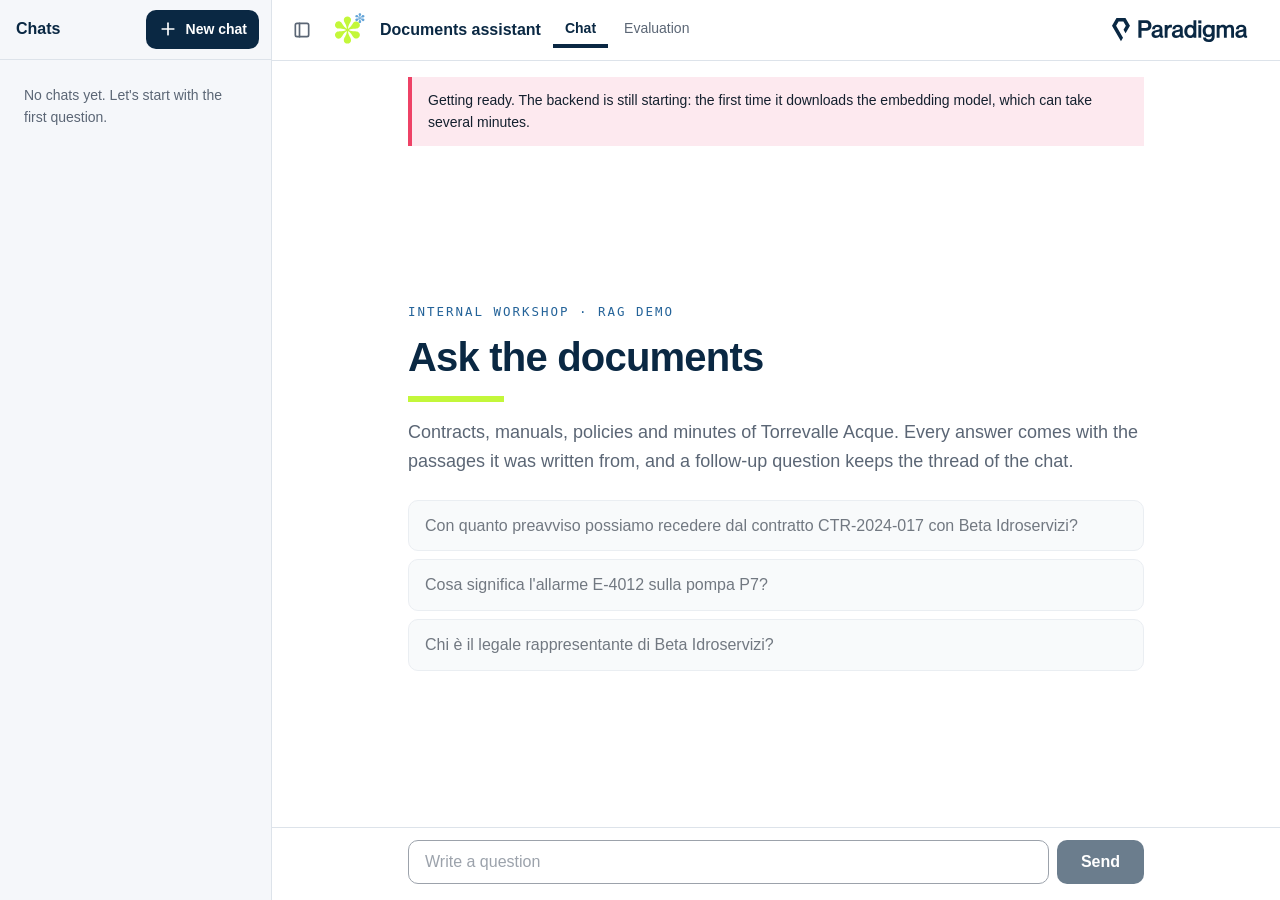
==== commit f2ca37b7: "Add hybrid search, re-ranking, a disk cache and recorded evaluation results Retrieval - Every chunk " ====
--- a/frontend/index.html
+++ b/frontend/index.html
@@ -5,7 +5,7 @@
     <meta name="viewport" content="width=device-width, initial-scale=1" />
     <meta name="color-scheme" content="light dark" />
     <title>Documents assistant</title>
-    <link rel="stylesheet" href="styles.css?v=3" />
+    <link rel="stylesheet" href="styles.css?v=5" />
   </head>
   <body>
     <!--
@@ -25,7 +25,7 @@
         </div>
         <nav class="chat-nav" aria-label="Saved chats">
           <ul id="chat-list" class="chat-list"></ul>
-          <p id="chat-empty" class="chat-empty">No chats yet. Ask a question and it will be kept here.</p>
+          <p id="chat-empty" class="chat-empty">No chats yet. Let's start with the first question.</p>
         </nav>
       </aside>
       <div id="backdrop" class="backdrop" hidden></div>
@@ -83,6 +83,7 @@
             <h1 id="evaluation-title">How good are the answers?</h1>
             <div class="rule" aria-hidden="true"></div>
             <p id="evaluation-lede" class="lede">Loading the golden set.</p>
+            <p id="evaluation-recorded" class="meta" hidden></p>
             <p id="evaluation-problem" class="notice" role="alert" hidden></p>
 
             <section class="block" aria-labelledby="retrieval-title">
@@ -92,8 +93,10 @@
               </div>
               <p class="meta">
                 Does the search bring back the passages that hold the answer, and near the top? This needs
-                no language model and takes a few seconds.
+                no language model. The re-ranker reads every candidate of every question, so a new
+                measurement takes a few minutes.
               </p>
+              <p id="retrieval-search" class="meta" hidden></p>
               <dl id="retrieval-metrics" class="metrics"></dl>
               <div id="retrieval-types" class="table-scroll"></div>
             </section>
@@ -116,11 +119,14 @@
               <dl id="generation-metrics" class="metrics"></dl>
             </section>
 
-            <section class="block" aria-labelledby="questions-title">
-              <h2 id="questions-title">Questions</h2>
+            <details class="block questions-block">
+              <summary class="block-summary">
+                <h2 id="questions-title">Questions</h2>
+                <span id="questions-count" class="meta"></span>
+              </summary>
               <p class="meta">Open a question to see its golden passages, what was retrieved and the answer.</p>
-              <ol id="question-list" class="question-list"></ol>
-            </section>
+              <ol id="question-list" class="question-list" aria-labelledby="questions-title"></ol>
+            </details>
           </div>
         </section>
 
@@ -136,6 +142,6 @@
     </div>
 
     <!-- The version in the address makes a browser that kept the files of an older page fetch these. -->
-    <script type="module" src="app.js?v=3"></script>
+    <script type="module" src="app.js?v=5"></script>
   </body>
 </html>
--- a/frontend/styles.css
+++ b/frontend/styles.css
@@ -798,6 +798,22 @@
   font-size: var(--text-lede);
 }
 
+/* The list of questions is long: it stays closed until asked for. */
+/* The summary keeps its default layout, so that the browser draws the marker that says it opens. */
+.block-summary {
+  color: var(--color-heading);
+  cursor: pointer;
+}
+
+.block-summary h2 {
+  display: inline;
+  margin-inline-end: var(--space-3);
+}
+
+.questions-block[open] .block-summary {
+  margin-bottom: var(--space-2);
+}
+
 .meta {
   color: var(--color-text-soft);
   font-size: var(--text-small);
